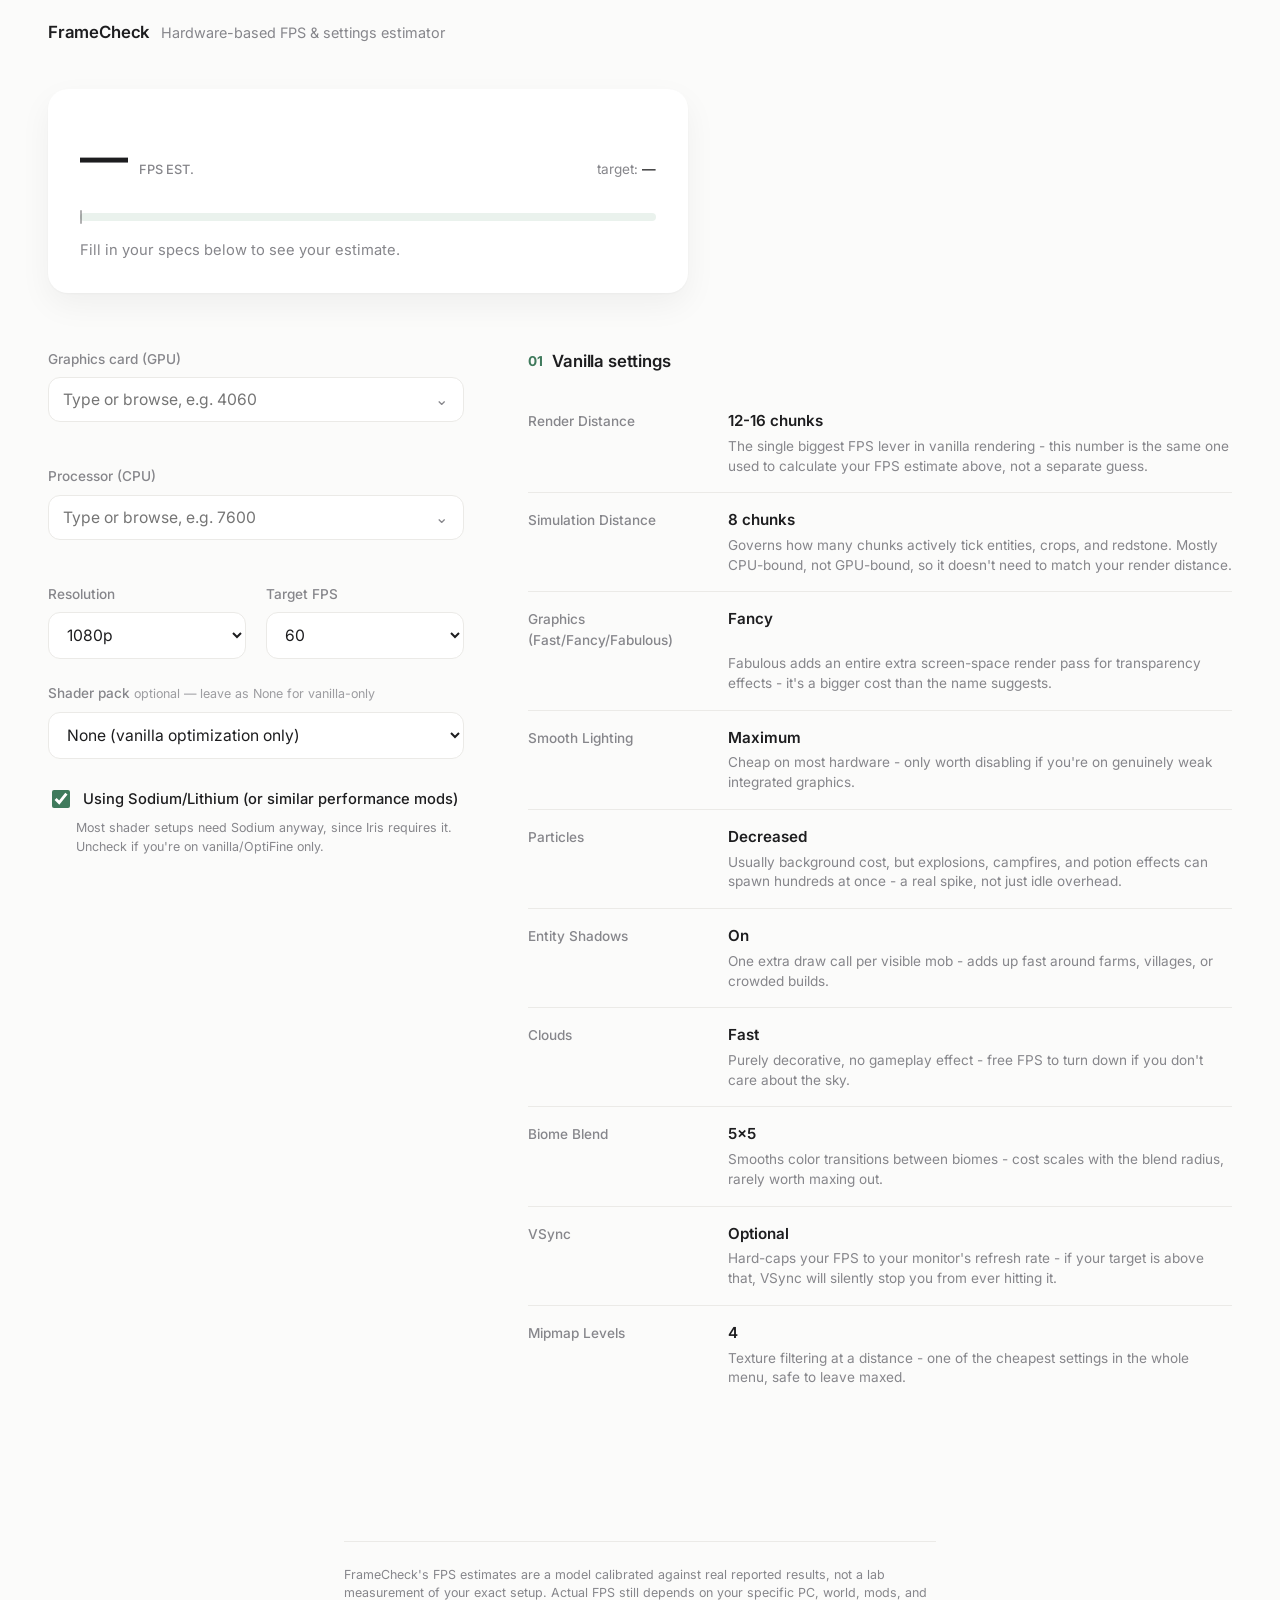
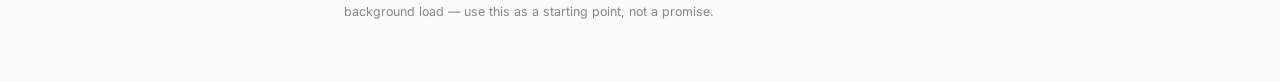
==== index.html @ 7d306a99 "Add files via upload" ====
<!DOCTYPE html>
<html lang="en">
<head>
<meta charset="UTF-8">
<meta name="viewport" content="width=device-width, initial-scale=1.0">
<meta name="color-scheme" content="light only">
<meta name="description" content="Estimate your Minecraft FPS and get vanilla + shader settings recommendations based on your actual GPU and CPU.">
<link rel="icon" href="data:image/svg+xml,%3Csvg xmlns='http://www.w3.org/2000/svg' viewBox='0 0 24 24'%3E%3Crect width='24' height='24' rx='5' fill='%233F7A5C'/%3E%3Ctext x='12' y='17' font-size='14' font-family='monospace' fill='white' text-anchor='middle'%3EF%3C/text%3E%3C/svg%3E">
<title>FrameCheck — Minecraft FPS &amp; Shader Settings</title>
<link rel="preconnect" href="https://fonts.googleapis.com">
<link href="https://fonts.googleapis.com/css2?family=Inter:wght@400;500;600;700&display=swap" rel="stylesheet">
<link rel="stylesheet" href="styles.css">
</head>
<body>

<header class="site-header">
  <div class="header-inner">
    <span class="logo-text">FrameCheck</span>
    <span class="tagline">Hardware-based FPS &amp; settings estimator</span>
  </div>
</header>

<main>

  <!-- SIGNATURE ELEMENT: live meter -->
  <section class="meter-panel" aria-live="polite">
    <div class="meter-readout">
      <div class="meter-numbers">
        <span id="estimatedFPS">—</span>
        <span class="meter-unit">FPS EST.</span>
      </div>
      <div class="meter-target">
        target: <span id="targetFPSDisplay">—</span>
      </div>
    </div>
    <div class="meter-bar-track">
      <div class="meter-bar-fill" id="meterFill"></div>
      <div class="meter-target-line" id="meterTargetLine"></div>
    </div>
    <p class="meter-message" id="meterMessage">Fill in your specs below to see your estimate.</p>
  </section>

  <div class="layout-grid">
    <!-- FORM -->
    <section class="form-section">
      <form id="specForm">

        <div class="field-group combo-field">
          <label for="gpuInput">Graphics card (GPU)</label>
          <div class="combo-wrap">
            <input type="text" id="gpuInput" placeholder="Type or browse, e.g. 4060" autocomplete="off"
                   role="combobox" aria-expanded="false" aria-autocomplete="list" aria-controls="gpuList">
            <button type="button" class="combo-toggle" id="gpuToggle" aria-label="Show GPU list">⌄</button>
          </div>
          <ul class="combo-list" id="gpuList" role="listbox" hidden></ul>
          <span class="field-hint" id="gpuConfidence"></span>
        </div>

        <div class="field-group combo-field">
          <label for="cpuInput">Processor (CPU)</label>
          <div class="combo-wrap">
            <input type="text" id="cpuInput" placeholder="Type or browse, e.g. 7600" autocomplete="off"
                   role="combobox" aria-expanded="false" aria-autocomplete="list" aria-controls="cpuList">
            <button type="button" class="combo-toggle" id="cpuToggle" aria-label="Show CPU list">⌄</button>
          </div>
          <ul class="combo-list" id="cpuList" role="listbox" hidden></ul>
          <span class="field-hint" id="cpuConfidence"></span>
        </div>

        <div class="field-row">
          <div class="field-group">
            <label for="resolutionInput">Resolution</label>
            <select id="resolutionInput">
              <option value="1080p">1080p</option>
              <option value="1440p">1440p</option>
              <option value="4K">4K</option>
            </select>
          </div>

          <div class="field-group">
            <label for="targetFPSSelect">Target FPS</label>
            <select id="targetFPSSelect">
              <option value="30">30</option>
              <option value="60" selected>60</option>
              <option value="90">90</option>
              <option value="120">120</option>
              <option value="144">144</option>
              <option value="165">165</option>
              <option value="240">240</option>
              <option value="custom">Custom…</option>
            </select>
            <input type="number" id="targetFPSInput" value="60" min="10" max="500" hidden>
          </div>
        </div>

        <div class="field-group">
          <label for="shaderInput">Shader pack <span class="optional-tag">optional — leave as None for vanilla-only</span></label>
          <select id="shaderInput">
            <option value="">None (vanilla optimization only)</option>
          </select>
        </div>

        <div class="field-group checkbox-field">
          <label class="checkbox-label">
            <input type="checkbox" id="sodiumInput" checked>
            Using Sodium/Lithium (or similar performance mods)
          </label>
          <span class="field-hint">Most shader setups need Sodium anyway, since Iris requires it. Uncheck if you're on vanilla/OptiFine only.</span>
        </div>

      </form>
    </section>

    <!-- RESULTS -->
    <section class="results-section" id="resultsPanel">

      <div class="results-group">
        <h2><span class="step-mark">01</span> Vanilla settings</h2>
        <div class="settings-grid" id="vanillaResults"></div>
      </div>

      <div class="results-group" id="shaderResultsBlock" hidden>
        <h2><span class="step-mark">02</span> Shader adjustments</h2>
        <p class="section-note">
          These are general categories that reduce load on most Iris/OptiFine-based shaders.
          Exact slider names and locations vary by pack, check your shader's own settings screen for the specifics.
        </p>
        <ul class="adjustments-list" id="shaderAdjustments"></ul>
      </div>

    </section>
  </div>

</main>

<footer class="site-footer">
  <p class="disclaimer">
    FrameCheck's FPS estimates are a model calibrated against real reported results, not a lab measurement of your exact setup.
    Actual FPS still depends on your specific PC, world, mods, and background load — use this as a starting point, not a promise.
  </p>
</footer>

<script src="gpu-tiers.js"></script>
<script src="cpu-tiers.js"></script>
<script src="vanilla-settings.js"></script>
<script src="shader-packs.js"></script>
<script src="recommend.js"></script>
<script src="app.js"></script>
</body>
</html>
---- styles.css ----
:root {
  --bg: #FBFBFA;
  --bg-panel: #FFFFFF;
  --border: #EBEAE7;
  --text: #1D1D1F;
  --text-muted: #86868B;
  --accent: #3F7A5C;
  --accent-soft: #EAF2ED;
  --font: 'Inter', -apple-system, BlinkMacSystemFont, sans-serif;
}

html {
  font-size: 16px;
  color-scheme: light only;
}

* { box-sizing: border-box; }

body {
  margin: 0;
  background: var(--bg);
  color: var(--text);
  font-family: var(--font);
  line-height: 1.5;
  min-height: 100vh;
  -webkit-font-smoothing: antialiased;
}

.site-header {
  padding: 1.25rem 1.5rem;
}

.header-inner {
  max-width: 40rem;
  margin: 0 auto;
  display: flex;
  align-items: baseline;
  gap: 0.75rem;
  flex-wrap: wrap;
}

.logo-text {
  font-weight: 600;
  font-size: 1.05rem;
  letter-spacing: -0.01em;
}

.tagline {
  color: var(--text-muted);
  font-size: 0.9rem;
}

main {
  max-width: 40rem;
  width: 100%;
  margin: 0 auto;
  padding: 1.5rem 1.5rem 5rem;
  transition: max-width 0.2s ease;
}

.layout-grid {
  display: grid;
  grid-template-columns: 1fr;
  gap: 2.5rem;
}

/* Desktop: use the actual screen width instead of a fixed narrow column,
   and let the form and results sit side by side */
@media (min-width: 64rem) {
  main {
    max-width: 90rem;
    padding-left: 3rem;
    padding-right: 3rem;
  }

  .site-header {
    padding-left: 3rem;
    padding-right: 3rem;
  }

  .header-inner {
    max-width: 90rem;
  }

  .site-footer {
    max-width: 90rem;
    padding-left: 3rem;
    padding-right: 3rem;
  }

  .layout-grid {
    grid-template-columns: minmax(0, 26rem) minmax(0, 1fr);
    gap: 4rem;
    align-items: start;
  }

  .meter-panel {
    max-width: 40rem;
  }
}

/* Ultra-wide monitors: cap growth so lines of text don't get absurd */
@media (min-width: 100rem) {
  main {
    max-width: 100rem;
  }
}

/* ---- Meter: soft shadow, no border - separation through elevation ---- */
.meter-panel {
  background: var(--bg-panel);
  border-radius: 1.25rem;
  padding: 2rem;
  margin-bottom: 3.5rem;
  box-shadow: 0 1px 2px rgba(0, 0, 0, 0.03), 0 12px 32px rgba(0, 0, 0, 0.05);
}

.meter-readout {
  display: flex;
  justify-content: space-between;
  align-items: baseline;
  flex-wrap: wrap;
  gap: 0.5rem;
  margin-bottom: 1.25rem;
}

#estimatedFPS {
  font-size: clamp(2.25rem, 9vw, 3rem);
  font-weight: 600;
  font-variant-numeric: tabular-nums;
  letter-spacing: -0.02em;
  color: var(--text);
  transition: color 0.3s ease;
}

#estimatedFPS.not-achievable {
  text-decoration: underline wavy var(--text-muted);
  text-underline-offset: 0.25rem;
}

.meter-unit {
  font-size: 0.8rem;
  color: var(--text-muted);
  margin-left: 0.5rem;
  font-weight: 500;
}

.meter-target {
  font-size: 0.85rem;
  color: var(--text-muted);
  font-variant-numeric: tabular-nums;
}

#targetFPSDisplay {
  color: var(--text);
  font-weight: 500;
}

.meter-bar-track {
  position: relative;
  height: 0.5rem;
  width: 100%;
  background: var(--accent-soft);
  border-radius: 1rem;
  overflow: visible;
}

.meter-bar-fill {
  height: 100%;
  width: 0%;
  border-radius: 1rem;
  background: var(--accent);
  transition: width 0.4s ease;
}

.meter-target-line {
  position: absolute;
  top: -0.2rem;
  bottom: -0.2rem;
  width: 0.125rem;
  border-radius: 0.125rem;
  background: var(--text);
  opacity: 0.35;
  left: 0%;
  transition: left 0.4s ease;
}

.meter-message {
  margin: 1.1rem 0 0;
  font-size: 0.92rem;
  color: var(--text-muted);
}

/* ---- Form: no boxes at all, whitespace does the separating ---- */
.form-section {
  margin-bottom: 3.5rem;
}

.field-group {
  margin-bottom: 1.5rem;
  position: relative;
}

.field-row {
  display: flex;
  gap: 1.25rem;
  width: 100%;
}

.field-row .field-group {
  flex: 1 1 0;
  min-width: 0;
}

label {
  display: block;
  font-size: 0.85rem;
  font-weight: 500;
  margin-bottom: 0.5rem;
  color: var(--text-muted);
}

.optional-tag {
  font-weight: 400;
  opacity: 0.8;
  font-size: 0.78rem;
}

input[type="text"],
input[type="number"],
select {
  width: 100%;
  background: var(--bg-panel);
  border: 0.0625rem solid var(--border);
  border-radius: 0.75rem;
  padding: 0.75rem 0.9rem;
  color: var(--text);
  font-family: var(--font);
  font-size: 0.98rem;
}

input:focus,
select:focus {
  outline: none;
  border-color: var(--accent);
  box-shadow: 0 0 0 0.2rem var(--accent-soft);
}

/* ---- Combobox ---- */
.combo-wrap {
  position: relative;
  display: flex;
}

.combo-wrap input {
  padding-right: 2.4rem;
}

.combo-toggle {
  position: absolute;
  right: 0.5rem;
  top: 50%;
  transform: translateY(-50%);
  background: none;
  border: none;
  color: var(--text-muted);
  font-size: 1rem;
  cursor: pointer;
  padding: 0.4rem 0.5rem;
  line-height: 1;
}

.combo-toggle:hover { color: var(--text); }

.combo-list {
  position: absolute;
  z-index: 10;
  top: calc(100% + 0.4rem);
  left: 0;
  right: 0;
  max-height: 13rem;
  overflow-y: auto;
  margin: 0;
  padding: 0.4rem;
  list-style: none;
  background: var(--bg-panel);
  border-radius: 0.9rem;
  box-shadow: 0 1px 2px rgba(0, 0, 0, 0.03), 0 12px 32px rgba(0, 0, 0, 0.08);
}

.combo-list li {
  padding: 0.6rem 0.7rem;
  border-radius: 0.5rem;
  font-size: 0.92rem;
  cursor: pointer;
}

.combo-list li:hover,
.combo-list li.active {
  background: var(--accent-soft);
}

.checkbox-field {
  padding-top: 0.25rem;
}

.checkbox-label {
  display: flex;
  align-items: center;
  gap: 0.6rem;
  font-size: 0.92rem;
  font-weight: 500;
  color: var(--text);
  cursor: pointer;
}

.checkbox-label input[type="checkbox"] {
  width: 1.15rem;
  height: 1.15rem;
  accent-color: var(--accent);
  cursor: pointer;
}

.checkbox-field .field-hint {
  margin-left: 1.75rem;
}

.section-note {
  font-size: 0.85rem;
  color: var(--text-muted);
  line-height: 1.5;
  margin: 0 0 1.25rem;
}

.field-hint {
  display: block;
  font-size: 0.78rem;
  color: var(--text-muted);
  margin-top: 0.4rem;
  min-height: 1.1em;
}

.field-hint.unknown { color: var(--text); font-style: italic; }
.field-hint.matched { color: var(--accent); }

/* ---- Results: same whitespace-first approach as the form ---- */
.results-group {
  margin-bottom: 2.75rem;
}

.results-group:last-child {
  margin-bottom: 0;
}

.results-group h2 {
  font-size: 1.05rem;
  font-weight: 600;
  margin: 0 0 1.25rem;
  display: flex;
  align-items: center;
  gap: 0.6rem;
  letter-spacing: -0.01em;
}

.step-mark {
  color: var(--accent);
  font-size: 0.85rem;
  font-weight: 700;
}

.settings-grid {
  display: flex;
  flex-direction: column;
}

.setting-item {
  min-width: 0;
  padding: 1rem 0;
  border-bottom: 0.0625rem solid var(--border);
  display: grid;
  grid-template-columns: 11rem 1fr;
  gap: 0.25rem 1.5rem;
  align-items: baseline;
}

.setting-item:last-child {
  border-bottom: none;
}

.setting-label {
  font-size: 0.85rem;
  color: var(--text-muted);
  font-weight: 500;
}

.setting-value {
  font-size: 0.95rem;
  font-weight: 600;
  color: var(--text);
  word-break: break-word;
}

.setting-why {
  grid-column: 2;
  font-size: 0.85rem;
  color: var(--text-muted);
  line-height: 1.45;
}

@media (max-width: 30rem) {
  .setting-item {
    grid-template-columns: 1fr;
  }
  .setting-why {
    grid-column: 1;
  }
}

.adjustments-list {
  list-style: none;
  margin: 0;
  padding: 0;
}

.adjustments-list li {
  font-size: 0.92rem;
  padding: 0.65rem 0;
  border-bottom: 0.0625rem solid var(--border);
}

.adjustments-list li:last-child { border-bottom: none; }

.site-footer {
  max-width: 40rem;
  width: 100%;
  margin: 0 auto;
  padding: 0 1.5rem 3rem;
}

.disclaimer {
  font-size: 0.78rem;
  color: var(--text-muted);
  padding-top: 1.5rem;
  border-top: 0.0625rem solid var(--border);
}

@media (max-width: 30rem) {
  .field-row { flex-direction: column; gap: 0; }
}

@media (min-width: 30rem) and (max-width: 48rem) {
  main, .site-footer { padding-left: 2rem; padding-right: 2rem; }
}

@media (prefers-reduced-motion: reduce) {
  .meter-bar-fill, .meter-target-line, #estimatedFPS { transition: none; }
}
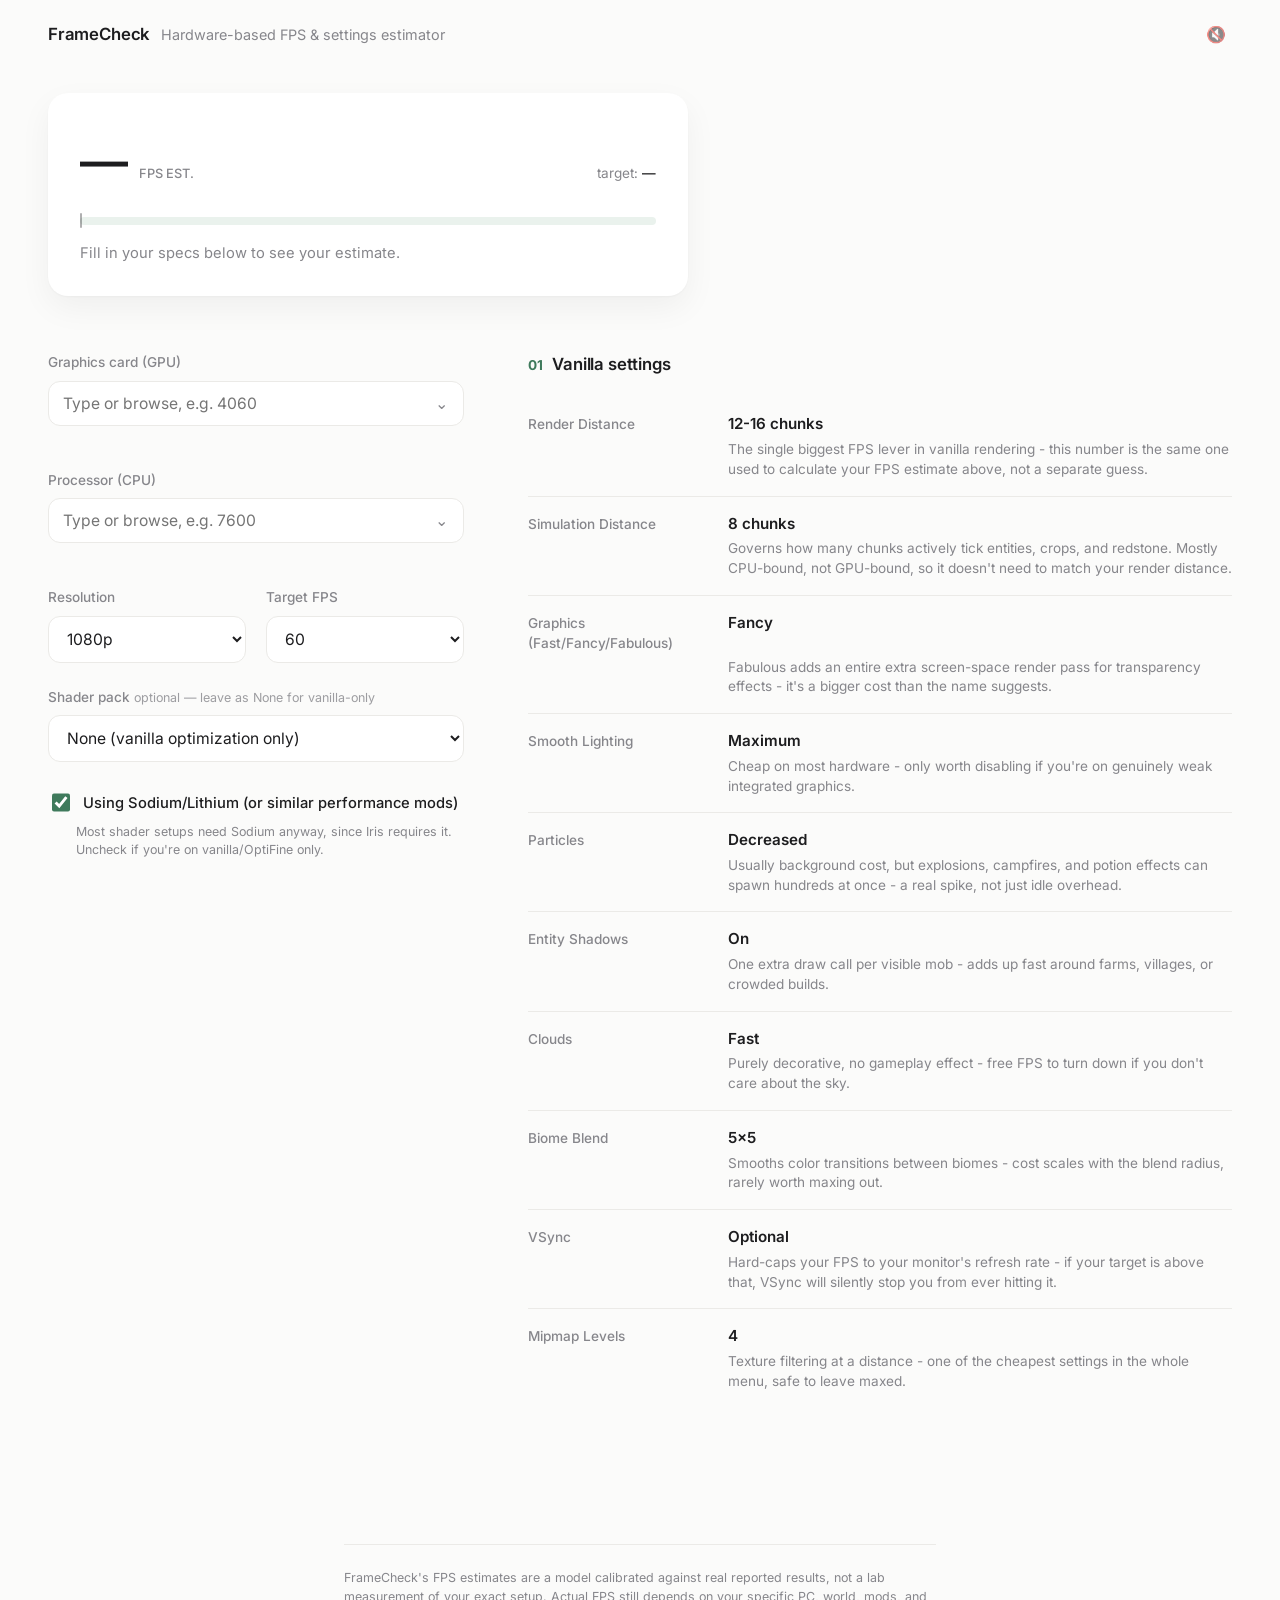
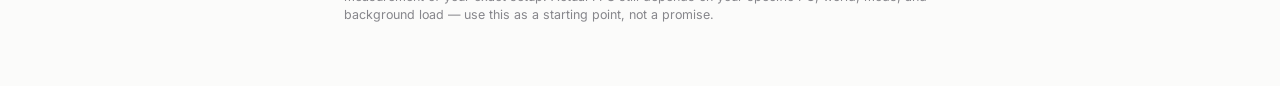
==== commit a82832a8: "Add files via upload" ====
--- a/index.html
+++ b/index.html
@@ -7,6 +7,17 @@
 <meta name="description" content="Estimate your Minecraft FPS and get vanilla + shader settings recommendations based on your actual GPU and CPU.">
 <link rel="icon" href="data:image/svg+xml,%3Csvg xmlns='http://www.w3.org/2000/svg' viewBox='0 0 24 24'%3E%3Crect width='24' height='24' rx='5' fill='%233F7A5C'/%3E%3Ctext x='12' y='17' font-size='14' font-family='monospace' fill='white' text-anchor='middle'%3EF%3C/text%3E%3C/svg%3E">
 <title>FrameCheck — Minecraft FPS &amp; Shader Settings</title>
+
+<meta property="og:type" content="website">
+<meta property="og:url" content="https://spotifyplatical.github.io/frame-check/">
+<meta property="og:title" content="FrameCheck — Minecraft FPS & Shader Settings">
+<meta property="og:description" content="Estimate your Minecraft FPS and get vanilla + shader settings recommendations based on your actual GPU and CPU.">
+<meta property="og:image" content="https://spotifyplatical.github.io/frame-check/og-image.png">
+
+<meta name="twitter:card" content="summary_large_image">
+<meta name="twitter:title" content="FrameCheck — Minecraft FPS & Shader Settings">
+<meta name="twitter:description" content="Estimate your Minecraft FPS and get vanilla + shader settings recommendations based on your actual GPU and CPU.">
+<meta name="twitter:image" content="https://spotifyplatical.github.io/frame-check/og-image.png">
 <link rel="preconnect" href="https://fonts.googleapis.com">
 <link href="https://fonts.googleapis.com/css2?family=Inter:wght@400;500;600;700&display=swap" rel="stylesheet">
 <link rel="stylesheet" href="styles.css">
@@ -17,6 +28,7 @@
   <div class="header-inner">
     <span class="logo-text">FrameCheck</span>
     <span class="tagline">Hardware-based FPS &amp; settings estimator</span>
+    <button type="button" id="soundToggle" class="sound-toggle" aria-label="Sound off, click to enable">🔇</button>
   </div>
 </header>
 
--- a/styles.css
+++ b/styles.css
@@ -39,6 +39,26 @@
   flex-wrap: wrap;
 }
 
+.sound-toggle {
+  margin-left: auto;
+  background: none;
+  border: none;
+  font-size: 1rem;
+  cursor: pointer;
+  padding: 0.3rem 0.4rem;
+  border-radius: 0.4rem;
+  opacity: 0.6;
+  transition: opacity 0.15s ease, transform 0.15s cubic-bezier(0.34, 1.56, 0.64, 1);
+}
+
+.sound-toggle:hover {
+  opacity: 1;
+}
+
+.sound-toggle:active {
+  transform: scale(0.88);
+}
+
 .logo-text {
   font-weight: 600;
   font-size: 1.05rem;
@@ -170,7 +190,7 @@
   width: 0%;
   border-radius: 1rem;
   background: var(--accent);
-  transition: width 0.4s ease;
+  transition: width 0.6s cubic-bezier(0.22, 1.4, 0.36, 1);
 }
 
 .meter-target-line {
@@ -293,6 +313,11 @@
   border-radius: 0.5rem;
   font-size: 0.92rem;
   cursor: pointer;
+  transition: transform 0.1s ease, background 0.1s ease;
+}
+
+.combo-list li:active {
+  transform: scale(0.97);
 }
 
 .combo-list li:hover,
